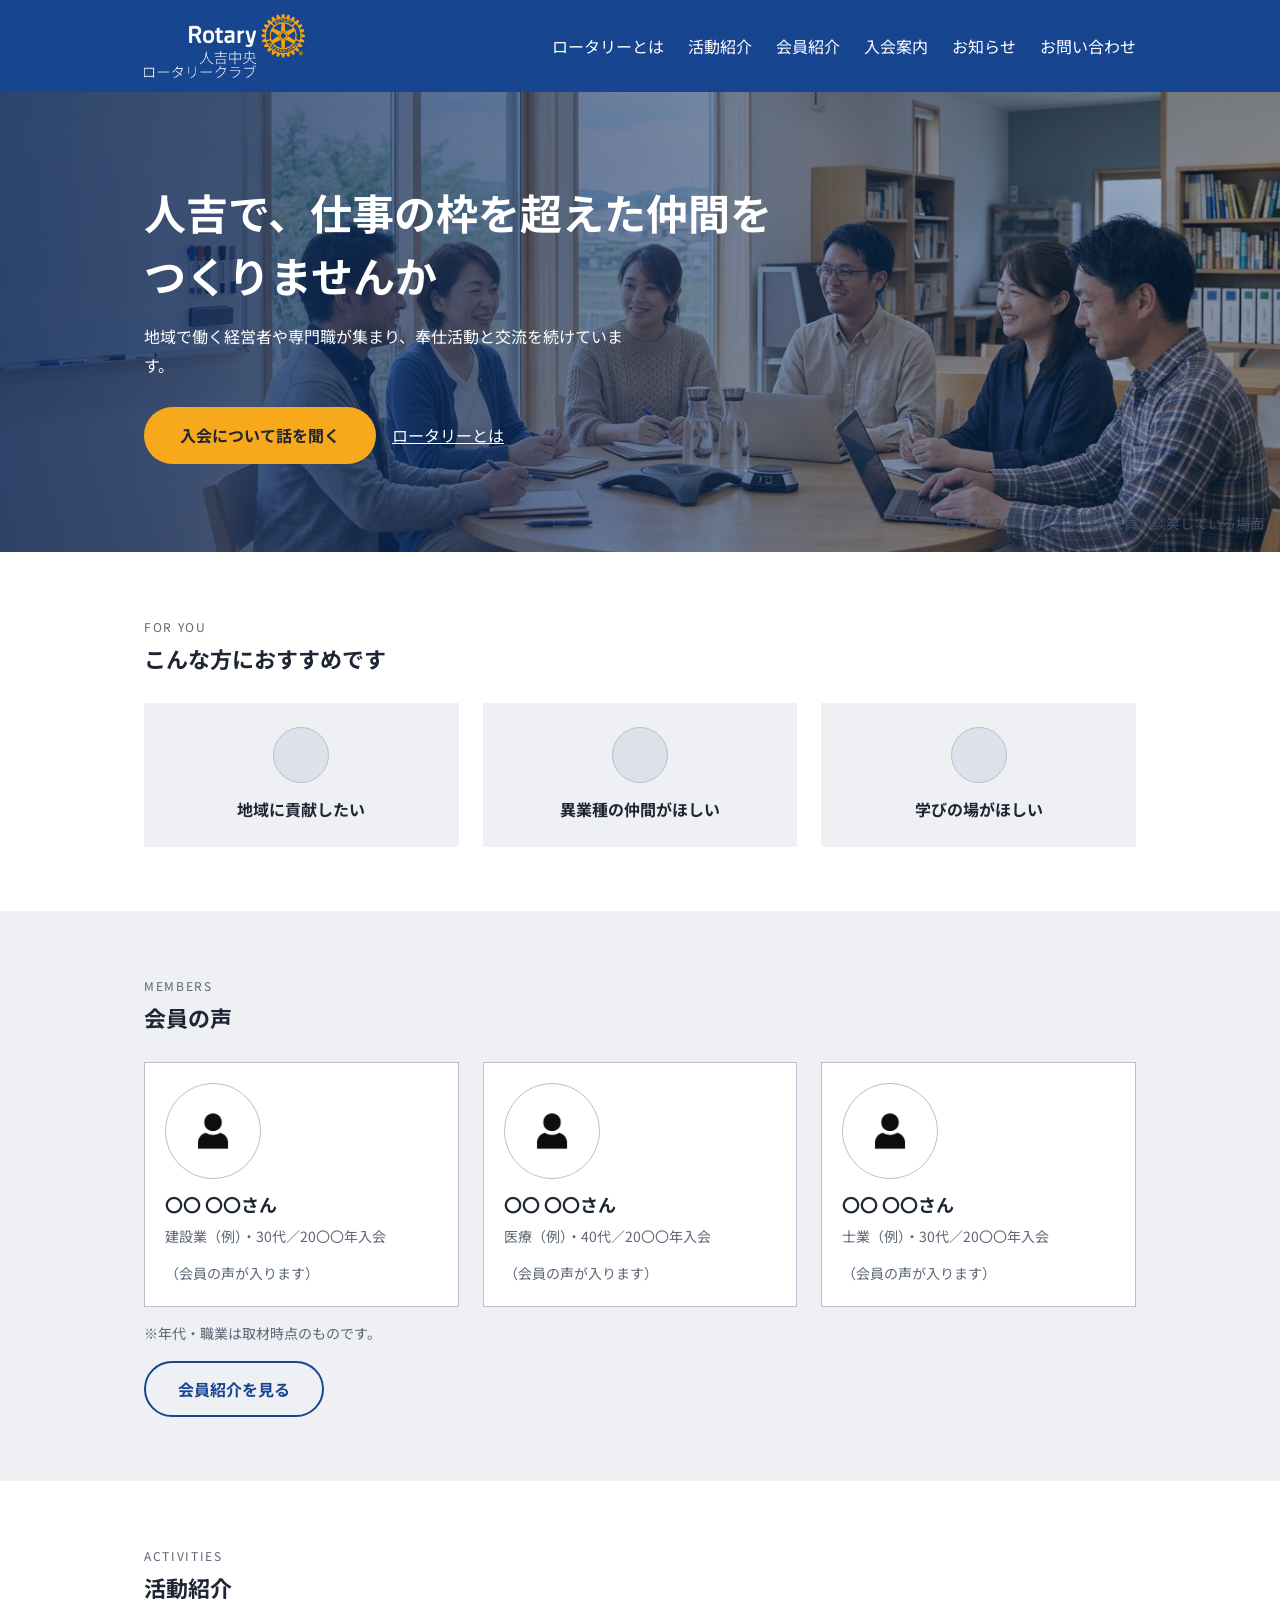
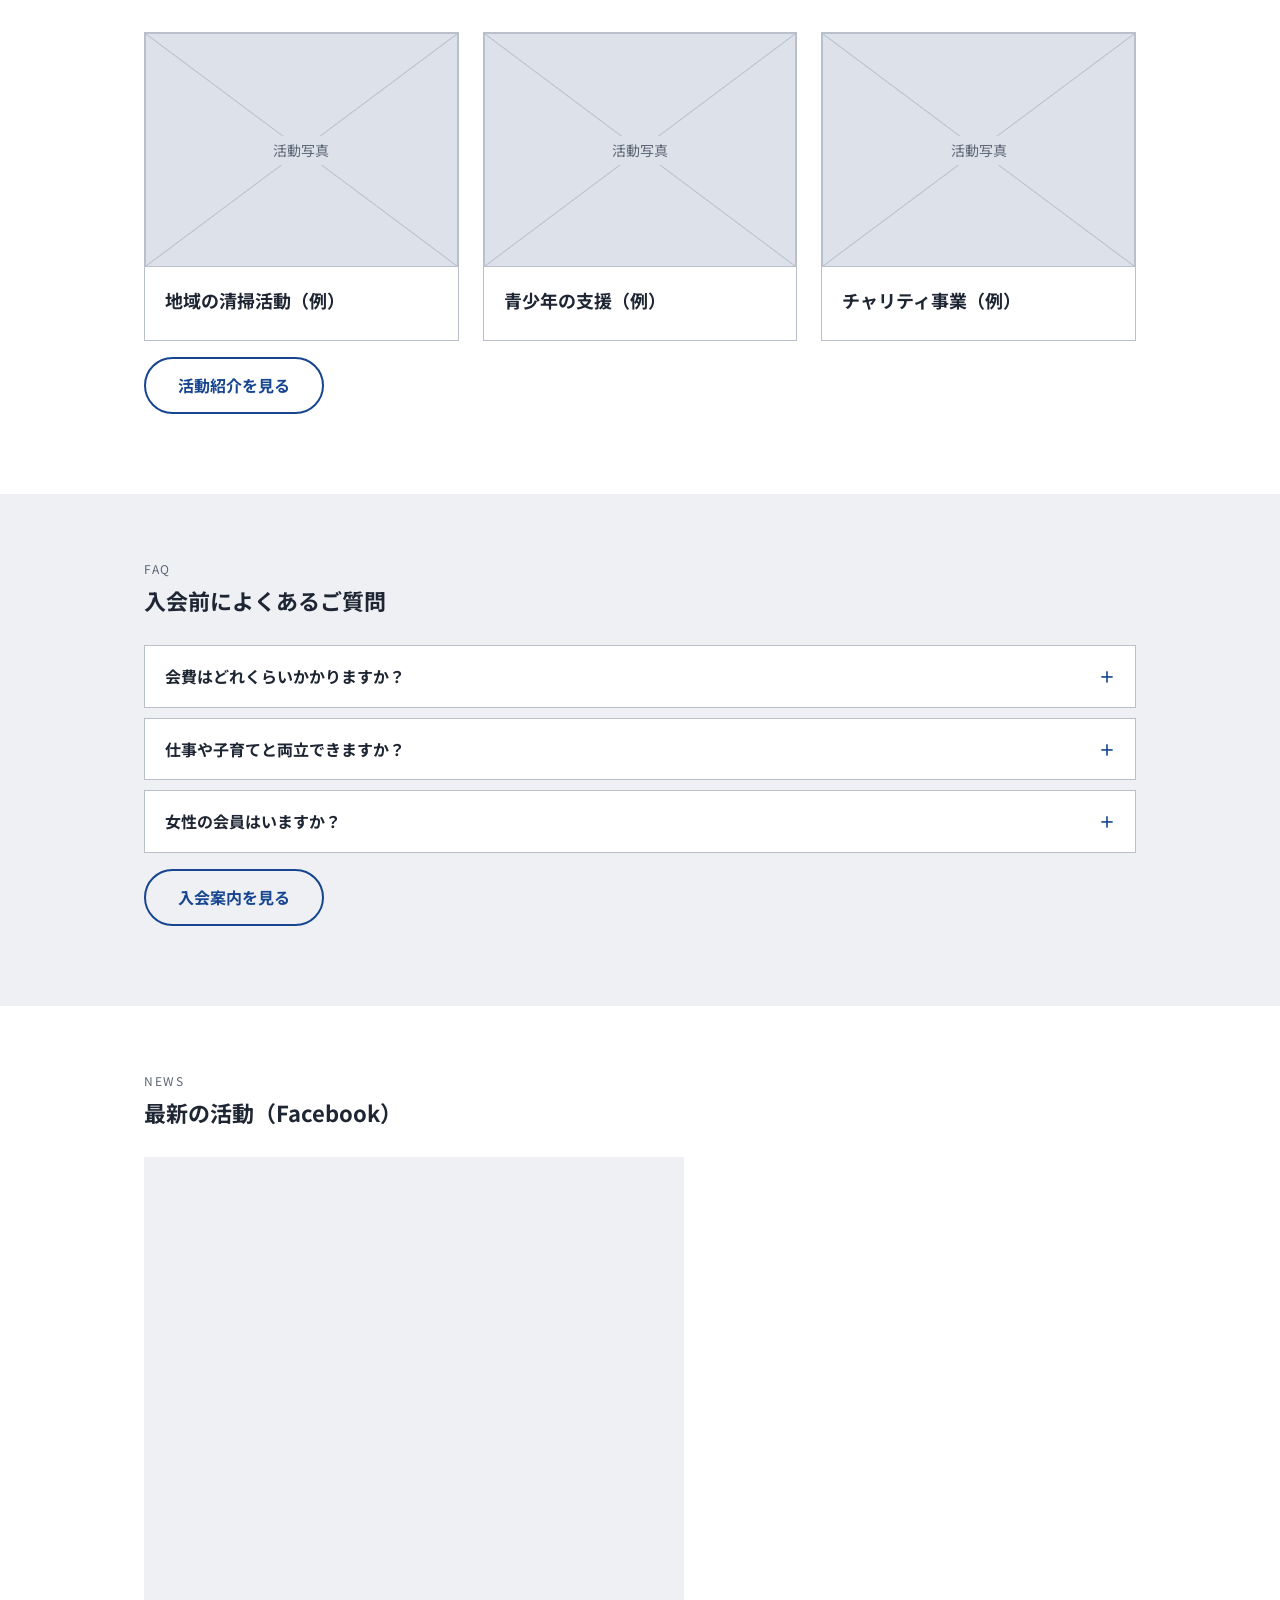
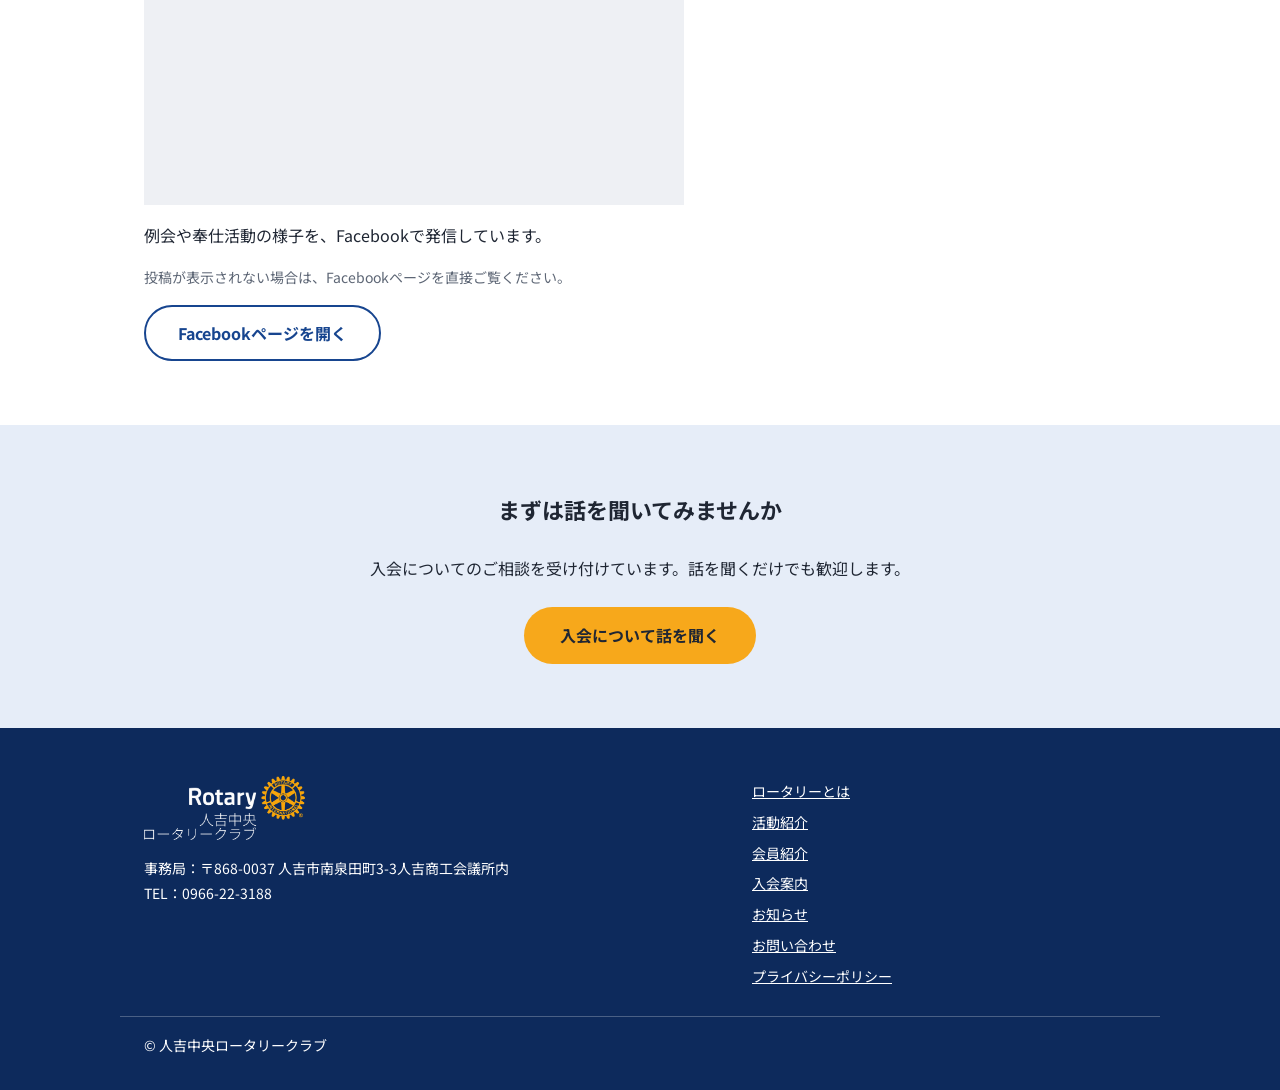
==== index.html @ ce66aba0 "folder changes" ====
<!DOCTYPE html>
<html lang="ja">
  <head>
    <meta charset="utf-8">
    <meta name="viewport" content="width=device-width, initial-scale=1">
    <title>人吉で、仕事の枠を超えた仲間を｜人吉中央ロータリークラブ</title>
    <link rel="preconnect" href="https://fonts.googleapis.com">
    <link rel="preconnect" href="https://fonts.gstatic.com" crossorigin>
    <link href="https://fonts.googleapis.com/css2?family=Noto+Sans+JP:wght@400;500;700&display=swap" rel="stylesheet">
    <link rel="stylesheet" href="css/style.css">
  </head>
  <body class="hs">
    <header>
      <div class="wrap">
        <a class="logo" href="index.html" aria-label="人吉中央ロータリークラブ トップへ"><img src="assets/logo.png" alt="人吉中央ロータリークラブ（Rotary）"></a>
        <button class="mb" aria-expanded="false" aria-controls="gn">メニュー</button>
        <nav class="gnav" id="gn" aria-label="メインメニュー">
          <ul>
            <li><a href="about.html">ロータリーとは</a></li>
            <li><a href="activities.html">活動紹介</a></li>
            <li><a href="members.html">会員紹介</a></li>
            <li><a href="join.html">入会案内</a></li>
            <li><a href="news.html">お知らせ</a></li>
            <li><a href="contact.html">お問い合わせ</a></li>
          </ul>
        </nav>
      </div>
    </header>
    <main>
      <section class="hero" style="padding:0">
        <div class="slide on" role="img" aria-label="写真1：30〜40代の男女の会員が談笑している場面" style="background-image:url('assets/image1_sample.jpg');background-size:cover;background-position:center">写真1：30〜40代の男女の会員が談笑している場面</div>
        <div class="slide" role="img" aria-label="写真2：地域の奉仕活動に取り組む会員" style="background-image:url('assets/image2_sample.jpg');background-size:cover;background-position:center">写真2：地域の奉仕活動に取り組む会員</div>
        <div class="slide" role="img" aria-label="写真3：女性会員が例会で話している場面" style="background-image:url('assets/image3_sample.jpg');background-size:cover;background-position:center">写真3：女性会員が例会で話している場面</div>
        <div class="wrap">
          <h1>人吉で、仕事の枠を超えた仲間をつくりませんか</h1>
          <p>地域で働く経営者や専門職が集まり、奉仕活動と交流を続けています。</p>
          <a class="btn" href="contact.html">入会について話を聞く</a>
          <a class="lk" href="about.html">ロータリーとは</a>
        </div>
      </section>
      <section>
        <div class="wrap">
          <p class="lb">FOR YOU</p>
          <h2>こんな方におすすめです</h2>
          <div class="grid g3 tc">
            <div class="box">
              <span class="ico" aria-hidden="true"></span>
              <b>地域に貢献したい</b>
            </div>
            <div class="box">
              <span class="ico" aria-hidden="true"></span>
              <b>異業種の仲間がほしい</b>
            </div>
            <div class="box">
              <span class="ico" aria-hidden="true"></span>
              <b>学びの場がほしい</b>
            </div>
          </div>
        </div>
      </section>
      <section class="alt">
        <div class="wrap">
          <p class="lb">MEMBERS</p>
          <h2>会員の声</h2>
          <div class="grid g3">
            <article class="card">
              <div class="in">
                <div style="width:96px;margin-bottom:12px">
                  <div class="ph sq" role="img" aria-label="顔写真">
                    <span>顔写真</span>
                    <img src="assets/images.png" alt="〇〇 〇〇さんの顔写真" width="96" height="96" onerror="this.remove()">
                  </div>
                </div>
                <h3>〇〇 〇〇さん</h3>
                <p class="sub" style="margin:0 0 12px">建設業（例）・30代／20〇〇年入会</p>
                <p class="sub" style="margin:0">（会員の声が入ります）</p>
              </div>
            </article>
            <article class="card">
              <div class="in">
                <div style="width:96px;margin-bottom:12px">
                  <div class="ph sq" role="img" aria-label="顔写真（女性会員）">
                    <span>顔写真（女性会員）</span>
                    <img src="assets/images.png" alt="〇〇 〇〇さんの顔写真" width="96" height="96" onerror="this.remove()">
                  </div>
                </div>
                <h3>〇〇 〇〇さん</h3>
                <p class="sub" style="margin:0 0 12px">医療（例）・40代／20〇〇年入会</p>
                <p class="sub" style="margin:0">（会員の声が入ります）</p>
              </div>
            </article>
            <article class="card">
              <div class="in">
                <div style="width:96px;margin-bottom:12px">
                  <div class="ph sq" role="img" aria-label="顔写真（女性会員）">
                    <span>顔写真（女性会員）</span>
                    <img src="assets/images.png" alt="〇〇 〇〇さんの顔写真" width="96" height="96" onerror="this.remove()">
                  </div>
                </div>
                <h3>〇〇 〇〇さん</h3>
                <p class="sub" style="margin:0 0 12px">士業（例）・30代／20〇〇年入会</p>
                <p class="sub" style="margin:0">（会員の声が入ります）</p>
              </div>
            </article>
          </div>
          <p class="sub">※年代・職業は取材時点のものです。</p>
          <a class="btn2" href="members.html">会員紹介を見る</a>
        </div>
      </section>
      <section>
        <div class="wrap">
          <p class="lb">ACTIVITIES</p>
          <h2>活動紹介</h2>
          <div class="grid g3">
            <article class="card">
              <div class="ph " role="img" aria-label="活動写真">
                <span>活動写真</span>
              </div>
              <div class="in">
                <h3>地域の清掃活動（例）</h3>
              </div>
            </article>
            <article class="card">
              <div class="ph " role="img" aria-label="活動写真">
                <span>活動写真</span>
              </div>
              <div class="in">
                <h3>青少年の支援（例）</h3>
              </div>
            </article>
            <article class="card">
              <div class="ph " role="img" aria-label="活動写真">
                <span>活動写真</span>
              </div>
              <div class="in">
                <h3>チャリティ事業（例）</h3>
              </div>
            </article>
          </div>
          <p><a class="btn2" href="activities.html">活動紹介を見る</a></p>
        </div>
      </section>
      <section class="alt">
        <div class="wrap">
          <p class="lb">FAQ</p>
          <h2>入会前によくあるご質問</h2>
          <details>
            <summary>会費はどれくらいかかりますか？</summary>
            <p>金額は<a href="join.html">入会案内</a>にまとめています。最新の金額は、お問い合わせください。</p>
          </details>
          <details>
            <summary>仕事や子育てと両立できますか？</summary>
            <p>例会は月3回以上、水曜日の12:30からです。ご家庭や仕事の都合で欠席される方もいます。（クラブに要確認）</p>
          </details>
          <details>
            <summary>女性の会員はいますか？</summary>
            <p>はい、在籍しています。</p>
          </details>
          <p><a class="btn2" href="join.html">入会案内を見る</a></p>
        </div>
      </section>
      <section>
        <div class="wrap">
          <p class="lb">NEWS</p>
          <h2>最新の活動（Facebook）</h2>
          <div class="box" style="max-width:540px">
            <iframe title="人吉中央ロータリークラブのFacebook投稿" loading="lazy" src="https://www.facebook.com/plugins/page.php?href=https%3A%2F%2Fwww.facebook.com%2Fhitoyoshi.chuo.rc%2F&tabs=timeline&width=500&height=600&small_header=true&adapt_container_width=true&hide_cover=false&show_facepile=false&locale=ja_JP" width="500" height="600" style="border:0;width:100%;max-width:500px;height:600px;display:block;margin:0 auto" scrolling="no" allow="autoplay; clipboard-write; encrypted-media; picture-in-picture; web-share">
            </iframe>
          </div>
          <p>例会や奉仕活動の様子を、Facebookで発信しています。</p>
          <p class="sub">投稿が表示されない場合は、Facebookページを直接ご覧ください。</p>
          <a class="btn2" href="https://www.facebook.com/hitoyoshi.chuo.rc/" target="_blank" rel="noopener">Facebookページを開く</a>
        </div>
      </section>
      <section class="cta">
        <div class="wrap">
          <h2>まずは話を聞いてみませんか</h2>
          <p>入会についてのご相談を受け付けています。話を聞くだけでも歓迎します。</p>
          <a class="btn" href="contact.html">入会について話を聞く</a>
        </div>
      </section>
    </main>
    <footer>
      <div class="wrap">
        <div><img src="assets/logo.png" alt="人吉中央ロータリークラブ（Rotary）">事務局：〒868-0037 人吉市南泉田町3-3人吉商工会議所内<br>TEL：0966-22-3188</div>
        <ul>
          <li><a href="about.html">ロータリーとは</a></li>
          <li><a href="activities.html">活動紹介</a></li>
          <li><a href="members.html">会員紹介</a></li>
          <li><a href="join.html">入会案内</a></li>
          <li><a href="news.html">お知らせ</a></li>
          <li><a href="contact.html">お問い合わせ</a></li>
          <li><a href="privacy.html">プライバシーポリシー</a></li>
        </ul>
      </div>
      <div class="cp">© 人吉中央ロータリークラブ</div>
    </footer>
    <div class="fx">
      <a class="btn" href="contact.html">入会について話を聞く</a>
    </div>
    <script src="js/main.js"></script>
  </body>
</html>
---- css/style.css ----
:root{--blue:#17458F;--navy:#0D2A5C;--gold:#F7A81B;--lblue:#E6EDF8;--lgray:#EEF0F4;--gray:#DDE2EA;--line:#B9C0CC;--ink:#1F2633;--sub:#5D6675;
--f:"Noto Sans JP","Hiragino Sans","Yu Gothic",Meiryo,sans-serif;box-sizing:border-box}
*,*::before,*::after{box-sizing:border-box}
html{scroll-behavior:smooth}
body{margin:0;font:16px/1.8 var(--f);color:var(--ink);background:#fff;padding-bottom:env(safe-area-inset-bottom,0px)}
a{color:var(--blue)}img{max-width:100%}
:focus-visible{outline:3px solid var(--blue);outline-offset:3px}
header :focus-visible,footer :focus-visible,.hero :focus-visible{outline-color:#fff}
.wrap{max-width:1040px;margin:0 auto;padding:0 24px}
h1,h2,h3{line-height:1.5;margin:0}
.lb{font-size:12px;letter-spacing:.14em;color:var(--sub);margin:0}
.sub{font-size:14px;color:var(--sub)}
/* header */
header{background:var(--blue);color:#fff;position:sticky;top:0;z-index:20;padding-top:env(safe-area-inset-top,0px)}
header .wrap{display:flex;align-items:center;justify-content:space-between;gap:16px;padding-top:14px;padding-bottom:14px}
.logo img{display:block;height:64px;width:auto}
nav.gnav ul{display:flex;gap:4px 24px;list-style:none;margin:0;padding:0}
nav.gnav a{color:#fff;text-decoration:none;padding:6px 0;border-bottom:2px solid transparent}
nav.gnav a:hover,nav.gnav a[aria-current]{border-bottom-color:var(--gold)}
.mb{display:none;background:none;border:1px solid #fff;color:#fff;font:inherit;font-size:14px;padding:6px 14px;border-radius:4px;cursor:pointer}
@media(max-width:860px){.mb{display:block}nav.gnav{display:none;position:absolute;left:0;right:0;top:100%;background:var(--blue);padding:8px 24px 20px;border-top:1px solid rgba(255,255,255,.3)}nav.gnav.open{display:block}nav.gnav ul{flex-direction:column}nav.gnav a{display:block;padding:12px 0}.logo img{height:56px}}
/* buttons：塗りのゴールドはお問い合わせボタン専用 */
.btn{display:inline-block;background:var(--gold);color:var(--ink);font-weight:700;text-decoration:none;padding:14px 36px;border-radius:999px;border:2px solid var(--gold);border:0;font-family:inherit;font-size:16px;cursor:pointer}
.btn:hover{background:#fff;box-shadow:inset 0 0 0 2px var(--blue);color:var(--blue)}
.btn2{display:inline-block;border:2px solid var(--blue);color:var(--blue);font-weight:700;text-decoration:none;padding:12px 32px;border-radius:999px}
.btn2:hover{background:var(--blue);color:#fff}
/* sections */
section{padding:64px 0}
section h2{font-size:20px;margin:4px 0 28px}
.alt{background:var(--lgray)}
@media(min-width:861px){section h2{font-size:22px}}
.ph{aspect-ratio:4/3;background:var(--gray);border:1px solid var(--line);display:grid;place-items:center;text-align:center;color:var(--sub);font-size:14px;padding:12px;background-image:linear-gradient(to top right,transparent calc(50% - 1px),var(--line) 50%,transparent calc(50% + 1px)),linear-gradient(to bottom right,transparent calc(50% - 1px),var(--line) 50%,transparent calc(50% + 1px))}
.ph span{background:var(--gray);padding:2px 10px}
.ph.sq{aspect-ratio:1/1;border-radius:50%}
.ph{position:relative;overflow:hidden}
.ph img{position:absolute;inset:0;width:100%;height:100%;object-fit:cover;border-radius:inherit}
.grid{display:grid;gap:24px}.g3{grid-template-columns:repeat(3,1fr)}.g2{grid-template-columns:1fr 1fr}.g4{grid-template-columns:repeat(4,1fr)}
@media(max-width:860px){.g3,.g4{grid-template-columns:1fr}.g2{grid-template-columns:1fr}}
.card{background:#fff;border:1px solid var(--line)}
.card .in{padding:20px}
.card h3{font-size:18px;margin:0 0 6px}
.box{background:var(--lgray);padding:24px}
.ico{display:block;width:56px;height:56px;border-radius:50%;background:var(--gray);border:1px solid var(--line);margin:0 auto 12px}
.tc{text-align:center}
.chips{display:flex;flex-wrap:wrap;gap:10px;list-style:none;padding:0;margin:0}
.chips li{border:1px solid var(--line);border-radius:999px;padding:4px 16px;font-size:14px;background:#fff}
/* hero */
.hero{position:relative;color:#fff;min-height:460px;display:grid;align-items:center;overflow:hidden;background:var(--navy)}
.slide{position:absolute;inset:0;opacity:0;transition:opacity 1s;background:var(--gray);display:grid;place-items:end end;padding:16px;color:var(--sub);font-size:14px}
.slide.on{opacity:1}
.hero::after{content:"";position:absolute;inset:0;background:linear-gradient(90deg,rgba(13,42,92,.82),rgba(13,42,92,.35))}
.hero .wrap{width:100%;position:relative;z-index:2;padding-top:56px;padding-bottom:56px}
.hero h1{font-size:clamp(26px,5vw,42px);max-width:15em}
.hero p{max-width:30em;margin:16px 0 28px}
.hero .lk{margin-left:12px;color:#fff;text-decoration:underline}
/* sub page */
.pt{background:var(--lblue);padding:40px 0}
.crumb{font-size:14px;color:var(--sub);margin-bottom:8px}.crumb a{color:var(--sub)}
.pt h1{font-size:24px;color:var(--blue)}
.pt p{margin:8px 0 0;color:var(--sub)}
@media(min-width:861px){.pt h1{font-size:32px}}
.cta{background:var(--lblue);text-align:center}
.cta p{margin:0 0 24px}
/* faq */
details{border:1px solid var(--line);background:#fff;margin:0 0 10px}
summary{cursor:pointer;font-weight:700;padding:16px 20px;list-style:none;display:flex;justify-content:space-between;gap:12px}
summary::-webkit-details-marker{display:none}
summary::after{content:"＋";color:var(--blue)}details[open] summary::after{content:"－"}
details p{margin:0;padding:0 20px 18px;color:var(--ink)}
/* table */
table{width:100%;border-collapse:collapse;background:#fff}
th,td{border:1px solid var(--line);padding:14px 16px;text-align:left;vertical-align:top}
th{background:var(--lgray);width:9em;font-weight:700;color:var(--sub)}
@media(max-width:600px){th,td{display:block;width:auto}th{border-bottom:0}}
/* history / test */
.tl{border-left:3px solid var(--blue);padding-left:20px;margin:0;list-style:none}
.tl li{margin:0 0 20px}.tl b{color:var(--blue);display:block}
.test{background:var(--blue);color:#fff;padding:28px;border-radius:4px}
.test ol{margin:12px 0 0;padding-left:1.4em;font-size:18px}
/* form */
.fm{max-width:520px}
.fm label{display:block;font-weight:700;margin:0 0 24px}
.fm em{font-style:normal;font-size:12px;margin-left:8px;padding:2px 8px;border-radius:3px;vertical-align:2px}
.fm em.r{background:var(--blue);color:#fff}.fm em.o{background:var(--gray);color:var(--ink)}
.fm input,.fm select,.fm textarea{display:block;width:100%;margin-top:8px;padding:12px 14px;border:1px solid var(--line);border-radius:4px;font:inherit;font-size:16px;font-weight:400;background:#fff}
.fm textarea{min-height:180px}
.fm .note{font-size:14px;color:var(--sub);margin:-8px 0 24px}
/* footer */
footer{background:var(--navy);color:#fff;padding:48px 0 32px;font-size:14px}
footer .wrap{display:grid;grid-template-columns:1.5fr 1fr;gap:32px}
footer img{height:64px;width:auto;display:block;margin-bottom:16px}
footer a{color:#fff}footer ul{list-style:none;margin:0;padding:0;line-height:2.2}
.cp{max-width:1040px;margin:24px auto 0;padding:16px 24px 0;border-top:1px solid rgba(255,255,255,.25)}
@media(max-width:860px){footer .wrap{grid-template-columns:1fr}body.hs{padding-bottom:80px}}
/* sticky(mobile) */
.fx{display:none}
@media(max-width:860px){.fx{display:block;position:fixed;left:0;right:0;bottom:0;z-index:15;background:#fff;border-top:1px solid var(--line);padding:10px 16px calc(10px + env(safe-area-inset-bottom,0px))}.fx .btn{display:block;text-align:center}}
@media(prefers-reduced-motion:reduce){*{transition:none!important;scroll-behavior:auto!important}}
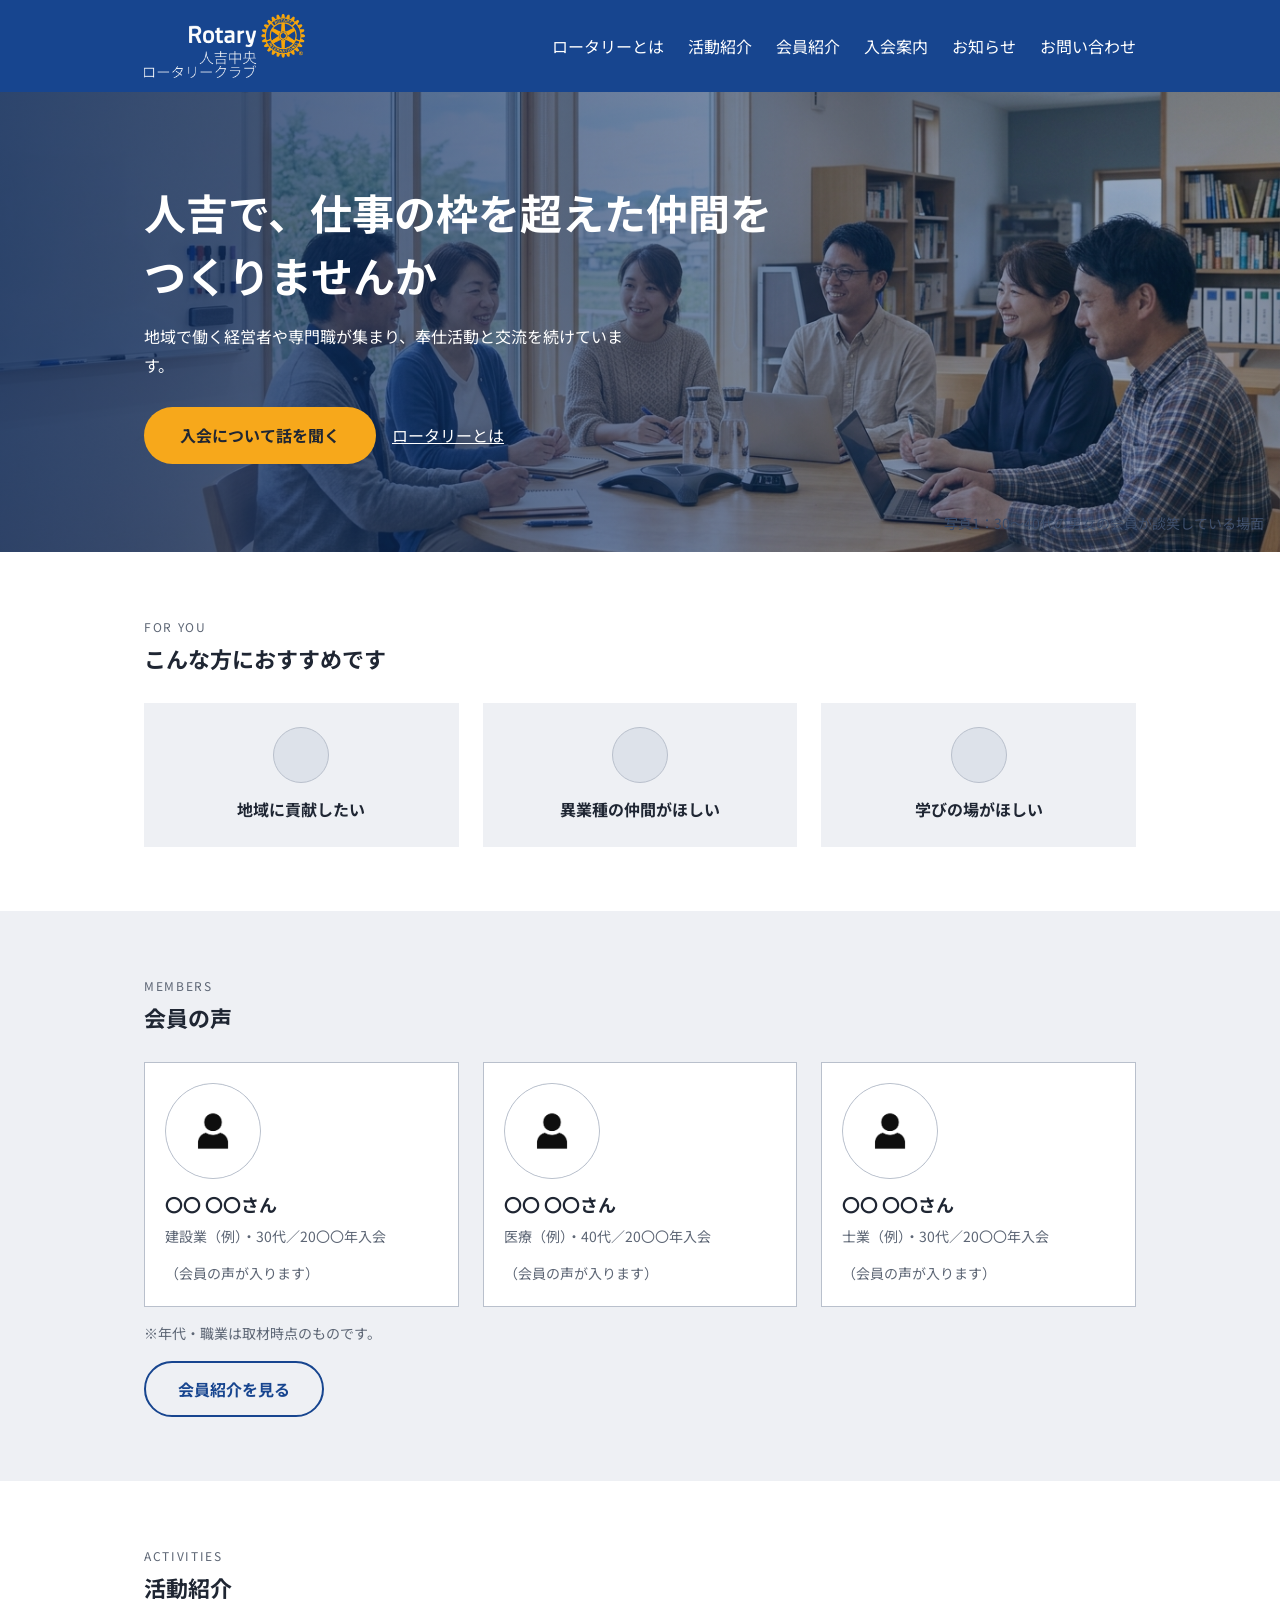
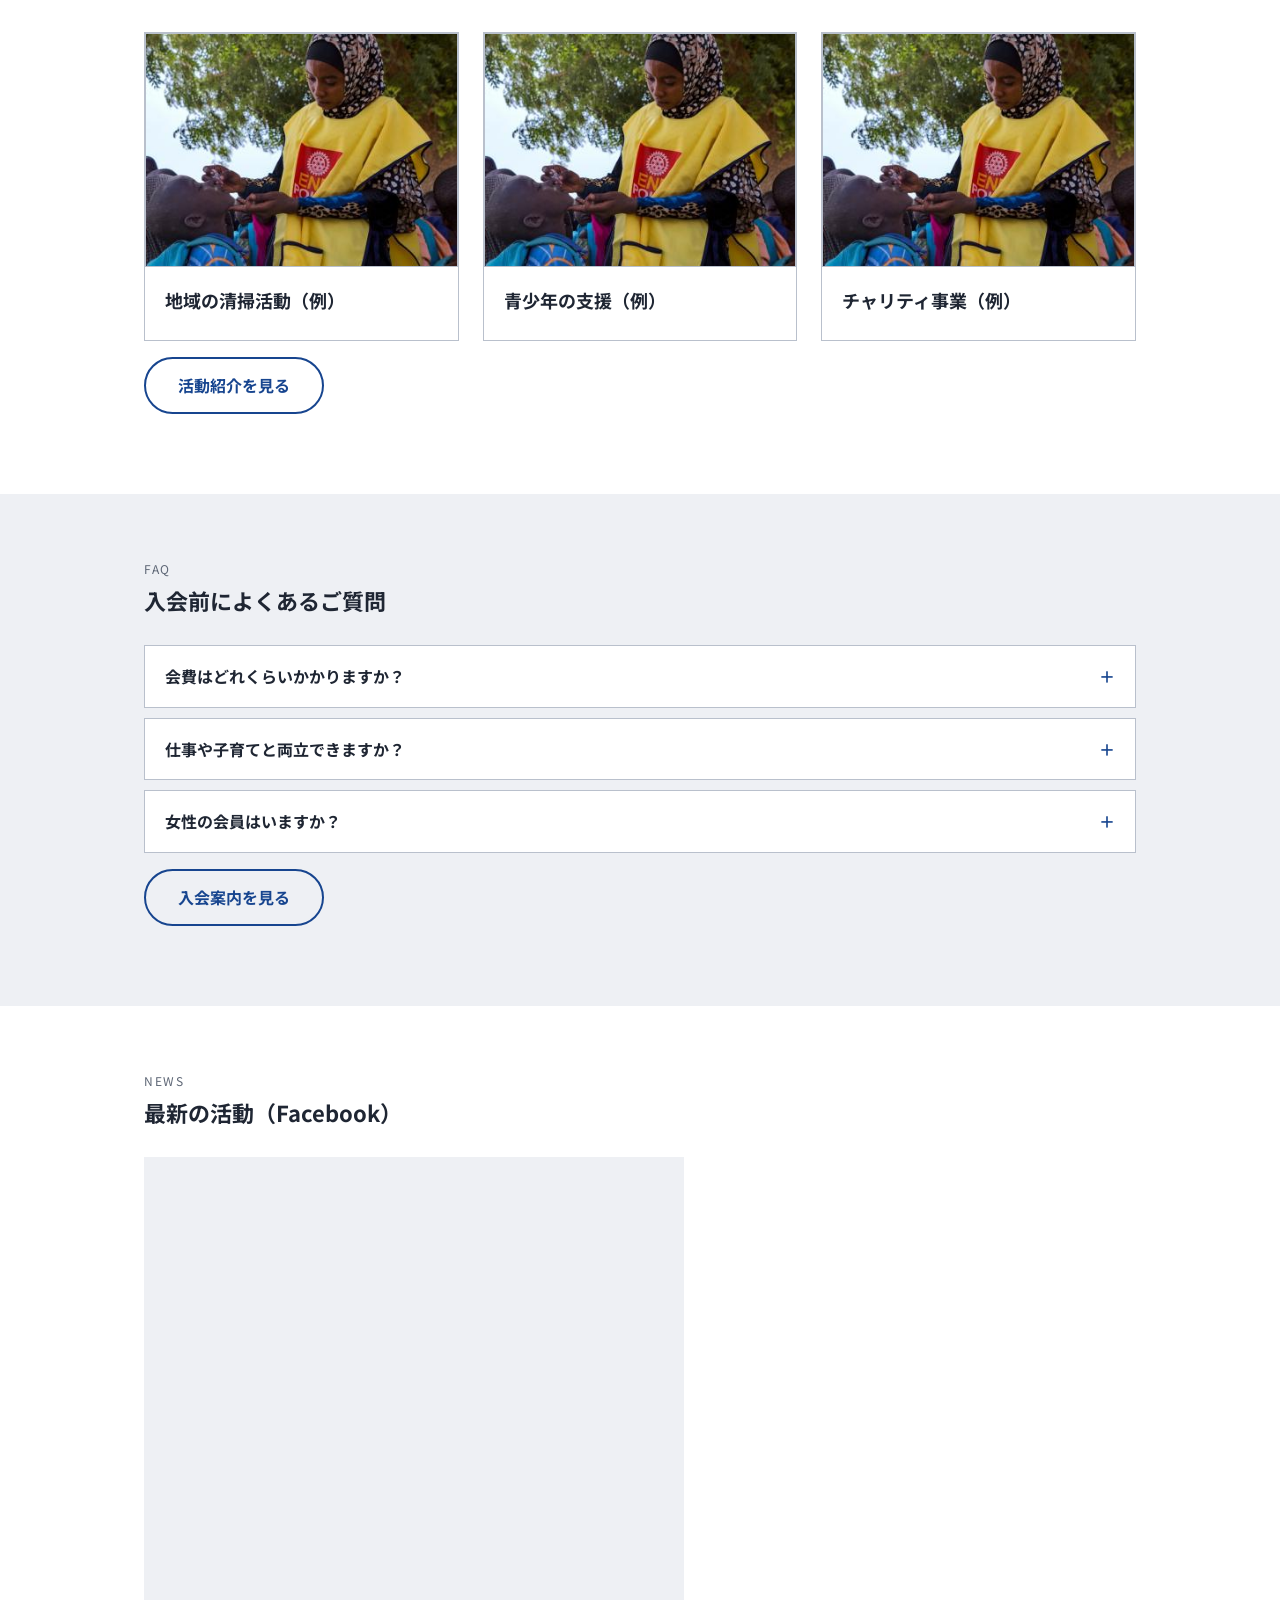
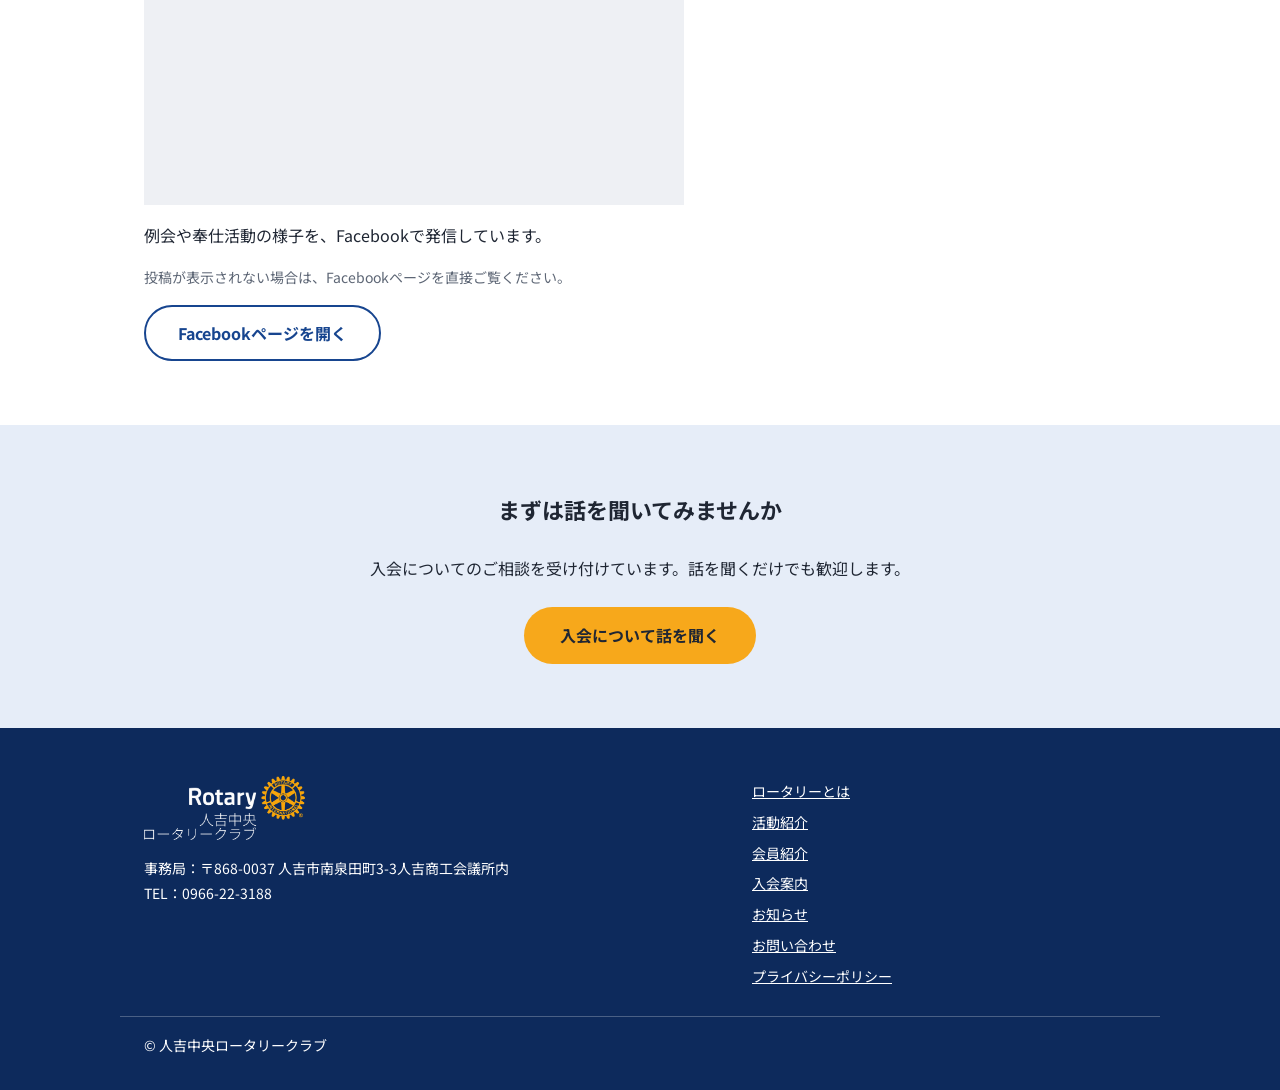
==== commit 6d0f88e5: "Merge branch 'main' of https://github.com/ktec-webdev-2026/hitoyoshi-chuo-rc-web" ====
--- a/index.html
+++ b/index.html
@@ -66,10 +66,9 @@
             <article class="card">
               <div class="in">
                 <div style="width:96px;margin-bottom:12px">
-                  <div class="ph sq" role="img" aria-label="顔写真">
-                    <span>顔写真</span>
-                    <img src="assets/images.png" alt="〇〇 〇〇さんの顔写真" width="96" height="96" onerror="this.remove()">
-                  </div>
+                  <div class="ph sq">
+<img src="assets/images.png" alt="〇〇 〇〇さんの顔写真" width="96" height="96">
+</div>
                 </div>
                 <h3>〇〇 〇〇さん</h3>
                 <p class="sub" style="margin:0 0 12px">建設業（例）・30代／20〇〇年入会</p>
@@ -79,10 +78,9 @@
             <article class="card">
               <div class="in">
                 <div style="width:96px;margin-bottom:12px">
-                  <div class="ph sq" role="img" aria-label="顔写真（女性会員）">
-                    <span>顔写真（女性会員）</span>
-                    <img src="assets/images.png" alt="〇〇 〇〇さんの顔写真" width="96" height="96" onerror="this.remove()">
-                  </div>
+                  <div class="ph sq">
+<img src="assets/images.png" alt="〇〇 〇〇さんの顔写真" width="96" height="96">
+</div>
                 </div>
                 <h3>〇〇 〇〇さん</h3>
                 <p class="sub" style="margin:0 0 12px">医療（例）・40代／20〇〇年入会</p>
@@ -92,10 +90,9 @@
             <article class="card">
               <div class="in">
                 <div style="width:96px;margin-bottom:12px">
-                  <div class="ph sq" role="img" aria-label="顔写真（女性会員）">
-                    <span>顔写真（女性会員）</span>
-                    <img src="assets/images.png" alt="〇〇 〇〇さんの顔写真" width="96" height="96" onerror="this.remove()">
-                  </div>
+                  <div class="ph sq">
+<img src="assets/images.png" alt="〇〇 〇〇さんの顔写真" width="96" height="96">
+</div>
                 </div>
                 <h3>〇〇 〇〇さん</h3>
                 <p class="sub" style="margin:0 0 12px">士業（例）・30代／20〇〇年入会</p>
@@ -113,25 +110,25 @@
           <h2>活動紹介</h2>
           <div class="grid g3">
             <article class="card">
-              <div class="ph " role="img" aria-label="活動写真">
-                <span>活動写真</span>
-              </div>
+              <div class="ph ">
+<img src="assets/20170227_NG_017.jpg" alt="ロータリーの活動の様子" loading="lazy">
+</div>
               <div class="in">
                 <h3>地域の清掃活動（例）</h3>
               </div>
             </article>
             <article class="card">
-              <div class="ph " role="img" aria-label="活動写真">
-                <span>活動写真</span>
-              </div>
+              <div class="ph ">
+<img src="assets/20170227_NG_017.jpg" alt="ロータリーの活動の様子" loading="lazy">
+</div>
               <div class="in">
                 <h3>青少年の支援（例）</h3>
               </div>
             </article>
             <article class="card">
-              <div class="ph " role="img" aria-label="活動写真">
-                <span>活動写真</span>
-              </div>
+              <div class="ph ">
+<img src="assets/20170227_NG_017.jpg" alt="ロータリーの活動の様子" loading="lazy">
+</div>
               <div class="in">
                 <h3>チャリティ事業（例）</h3>
               </div>
